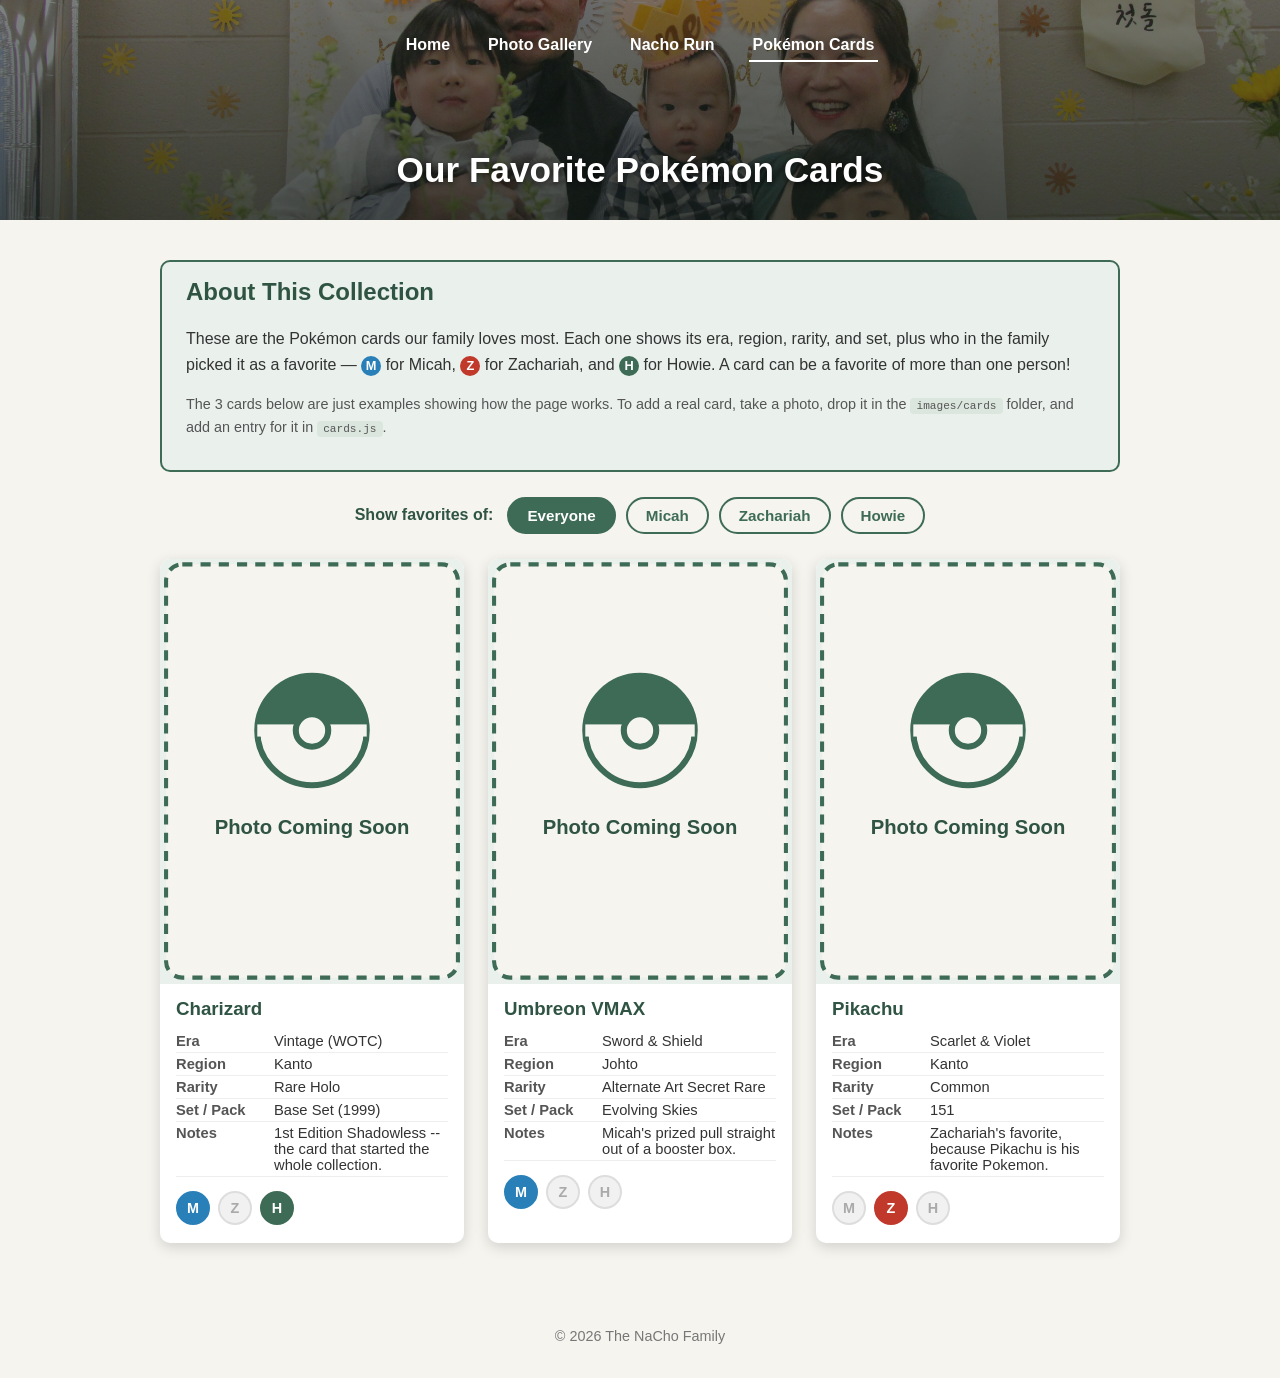
==== cards.html @ 08b1614a "Add Favorite Pokemon Cards page New cards.html page listing the family's favorite Pokemon cards, eac" ====
<!DOCTYPE html>
<html lang="en">
<head>
  <meta charset="UTF-8" />
  <meta name="viewport" content="width=device-width, initial-scale=1.0" />
  <title>Pok&eacute;mon Cards - The NaCho Family</title>
  <link rel="stylesheet" href="style.css" />
</head>
<body>

  <header class="hero hero-small" style="background-image: url('images/home.jpg');">
    <nav class="site-nav">
      <a href="index.html">Home</a>
      <a href="gallery.html">Photo Gallery</a>
      <a href="game.html">Nacho Run</a>
      <a href="cards.html" class="active">Pok&eacute;mon Cards</a>
    </nav>
    <div class="hero-text">
      <h1>Our Favorite Pok&eacute;mon Cards</h1>
    </div>
  </header>

  <main class="cards-page">
    <section class="cards-note">
      <h2>About This Collection</h2>
      <p>
        These are the Pok&eacute;mon cards our family loves most. Each one shows its era, region,
        rarity, and set, plus who in the family picked it as a favorite &mdash;
        <strong class="fav-key fav-key-m">M</strong> for Micah,
        <strong class="fav-key fav-key-z">Z</strong> for Zachariah, and
        <strong class="fav-key fav-key-h">H</strong> for Howie. A card can be a favorite of more than one person!
      </p>
      <p class="cards-note-todo">
        The 3 cards below are just examples showing how the page works. To add a real card,
        take a photo, drop it in the <code>images/cards</code> folder, and add an entry for it in
        <code>cards.js</code>.
      </p>
    </section>

    <section class="cards-filter" aria-label="Filter by favorite">
      <span class="cards-filter-label">Show favorites of:</span>
      <button type="button" class="filter-btn active" data-filter="all">Everyone</button>
      <button type="button" class="filter-btn" data-filter="M">Micah</button>
      <button type="button" class="filter-btn" data-filter="Z">Zachariah</button>
      <button type="button" class="filter-btn" data-filter="H">Howie</button>
    </section>

    <section class="cards-grid" id="cardsGrid">
      <!-- Card entries are generated from cards.js -->
    </section>
  </main>

  <footer>
    <p>&copy; 2026 The NaCho Family</p>
  </footer>

  <script src="cards.js"></script>
</body>
</html>
---- style.css ----
/* Basic page setup */
body {
  font-family: Arial, Helvetica, sans-serif;
  background-color: #f6f4ef;
  color: #333;
  margin: 0;
  padding: 0;
  text-align: center;
}

/* Hero header with a family photo as the background */
header.hero {
  position: relative;
  background-color: #2f4a3e;
  background-size: cover;
  background-position: center;
  color: white;
  padding: 60px 20px 50px;
  min-height: 260px;
  display: flex;
  flex-direction: column;
  justify-content: space-between;
}

header.hero.hero-small {
  min-height: 160px;
  padding: 30px 20px 30px;
}

/* Dark tint over the photo so text stays readable no matter the image */
header.hero::before {
  content: "";
  position: absolute;
  inset: 0;
  background: linear-gradient(to bottom, rgba(20, 30, 25, 0.55), rgba(20, 30, 25, 0.75));
}

/* Nav bar sits above the tint */
.site-nav {
  position: relative;
  z-index: 1;
  display: flex;
  justify-content: center;
  gap: 30px;
}

.site-nav a {
  color: white;
  text-decoration: none;
  font-weight: bold;
  font-size: 1em;
  padding: 6px 4px;
  border-bottom: 2px solid transparent;
  transition: border-color 0.2s ease;
}

.site-nav a:hover,
.site-nav a.active {
  border-bottom-color: #ffffff;
}

/* Title text over the photo */
.hero-text {
  position: relative;
  z-index: 1;
  margin-top: 30px;
}

.hero-text h1 {
  margin: 0;
  font-size: 2.2em;
  text-shadow: 0 2px 6px rgba(0, 0, 0, 0.6);
}

main {
  max-width: 600px;
  margin: 40px auto;
  padding: 0 20px;
}

.welcome p {
  font-size: 1.1em;
  line-height: 1.6;
}

/* The main button */
#contactButton {
  margin-top: 20px;
  padding: 14px 28px;
  font-size: 1em;
  color: white;
  background-color: #3d6b56;
  border: none;
  border-radius: 8px;
  cursor: pointer;
  transition: background-color 0.2s ease;
}

#contactButton:hover {
  background-color: #2f5443;
}

/* Link to the Nacho Run game, styled to sit alongside the contact button */
.play-link {
  display: inline-block;
  margin-top: 14px;
  margin-left: 10px;
  padding: 12px 26px;
  font-size: 1em;
  font-weight: bold;
  color: #3d6b56;
  background-color: transparent;
  border: 2px solid #3d6b56;
  border-radius: 8px;
  text-decoration: none;
  transition: background-color 0.2s ease, color 0.2s ease;
}

.play-link:hover {
  background-color: #3d6b56;
  color: white;
}

/* Contact section near the bottom */
.contact {
  margin-top: 50px;
  padding-top: 20px;
  border-top: 2px solid #3d6b56;
}

.contact .email {
  font-weight: bold;
  font-size: 1.1em;
  color: #2f5443;
}

footer {
  margin-top: 40px;
  padding: 20px;
  font-size: 0.9em;
  color: #777;
}

/* ---------- Photo Gallery page ---------- */

.gallery-viewer {
  margin-bottom: 25px;
}

.gallery-viewer img {
  width: 100%;
  max-height: 480px;
  object-fit: cover;
  border-radius: 10px;
  box-shadow: 0 4px 14px rgba(0, 0, 0, 0.2);
}

.gallery-thumbs {
  display: flex;
  flex-wrap: wrap;
  justify-content: center;
  gap: 14px;
  padding-bottom: 10px;
}

.gallery-thumbs .thumb {
  width: 120px;
  height: 90px;
  object-fit: cover;
  border-radius: 6px;
  cursor: pointer;
  opacity: 0.75;
  border: 3px solid transparent;
  transition: opacity 0.2s ease, border-color 0.2s ease;
}

.gallery-thumbs .thumb:hover {
  opacity: 1;
}

.gallery-thumbs .thumb.active {
  opacity: 1;
  border-color: #3d6b56;
}

/* ---------- Nacho Run game page ---------- */

main.game-page {
  max-width: 740px;
}

.game-instructions {
  background-color: #eaf1ec;
  border: 2px solid #3d6b56;
  border-radius: 10px;
  padding: 16px 24px;
  text-align: left;
  margin-bottom: 25px;
}

.game-instructions h2 {
  margin-top: 0;
  color: #2f5443;
}

.game-instructions ul {
  margin: 0;
  padding-left: 20px;
  line-height: 1.6;
}

.game-wrap {
  margin-bottom: 10px;
}

#gameCanvas {
  display: block;
  width: 100%;
  max-width: 700px;
  height: auto;
  margin: 0 auto;
  background-color: #bfe6f5;
  border-radius: 10px;
  box-shadow: 0 4px 14px rgba(0, 0, 0, 0.2);
  cursor: pointer;
  touch-action: manipulation;
}

/* Named leaderboard, shown below the game */
.leaderboard {
  background-color: #eaf1ec;
  border: 2px solid #3d6b56;
  border-radius: 10px;
  padding: 16px 24px 22px;
  text-align: left;
  margin-top: 25px;
}

.leaderboard h2 {
  margin-top: 0;
  color: #2f5443;
}

.leaderboard-list {
  margin: 0;
  padding-left: 26px;
}

.leaderboard-list li {
  display: flex;
  justify-content: space-between;
  max-width: 320px;
  padding: 4px 0;
  font-size: 1.05em;
}

.leaderboard-list .lb-name {
  font-weight: bold;
  color: #2f5443;
}

.leaderboard-empty {
  color: #666;
  font-style: italic;
  margin: 6px 0 0;
}

.score-form {
  margin-top: 16px;
  padding-top: 14px;
  border-top: 1px solid #b7ccbe;
}

.score-form label {
  display: block;
  margin-bottom: 8px;
  font-weight: bold;
  color: #2f5443;
}

.score-form-row {
  display: flex;
  flex-wrap: wrap;
  gap: 10px;
}

.score-form-row input[type="text"] {
  flex: 1 1 180px;
  padding: 10px 12px;
  font-size: 1em;
  border: 2px solid #3d6b56;
  border-radius: 6px;
}

.score-form-row button {
  padding: 10px 20px;
  font-size: 1em;
  border: none;
  border-radius: 6px;
  cursor: pointer;
}

.score-form-row button[type="submit"] {
  color: white;
  background-color: #3d6b56;
}

.score-form-row button[type="submit"]:hover {
  background-color: #2f5443;
}

.score-form-row .skip-button {
  color: #3d6b56;
  background-color: transparent;
  border: 2px solid #3d6b56;
}

.score-form-row .skip-button:hover {
  background-color: #3d6b56;
  color: white;
}

/* ---------- Favorite Pokemon Cards page ---------- */

main.cards-page {
  max-width: 960px;
}

.cards-note {
  background-color: #eaf1ec;
  border: 2px solid #3d6b56;
  border-radius: 10px;
  padding: 16px 24px;
  text-align: left;
  margin-bottom: 25px;
}

.cards-note h2 {
  margin-top: 0;
  color: #2f5443;
}

.cards-note p {
  line-height: 1.6;
}

.cards-note-todo {
  font-size: 0.9em;
  color: #555;
}

.cards-note code {
  background-color: #dbe6de;
  padding: 2px 6px;
  border-radius: 4px;
  font-size: 0.95em;
}

/* Small inline M / Z / H key shown in the intro text */
.fav-key {
  display: inline-block;
  width: 20px;
  height: 20px;
  line-height: 20px;
  border-radius: 50%;
  color: white;
  font-size: 0.8em;
  text-align: center;
}

.fav-key-m {
  background-color: #2980b9;
}

.fav-key-z {
  background-color: #c0392b;
}

.fav-key-h {
  background-color: #3d6b56;
}

.cards-filter {
  display: flex;
  flex-wrap: wrap;
  align-items: center;
  justify-content: center;
  gap: 10px;
  margin-bottom: 25px;
}

.cards-filter-label {
  font-weight: bold;
  color: #2f5443;
  margin-right: 4px;
}

.filter-btn {
  padding: 8px 18px;
  font-size: 0.95em;
  font-weight: bold;
  color: #3d6b56;
  background-color: transparent;
  border: 2px solid #3d6b56;
  border-radius: 20px;
  cursor: pointer;
  transition: background-color 0.2s ease, color 0.2s ease;
}

.filter-btn:hover {
  background-color: #dbe6de;
}

.filter-btn.active {
  background-color: #3d6b56;
  color: white;
}

.cards-grid {
  display: grid;
  grid-template-columns: repeat(auto-fill, minmax(230px, 1fr));
  gap: 24px;
  padding-bottom: 10px;
}

.card-item {
  text-align: left;
  background-color: #ffffff;
  border-radius: 10px;
  overflow: hidden;
  box-shadow: 0 4px 14px rgba(0, 0, 0, 0.15);
  display: flex;
  flex-direction: column;
}

/* The [hidden] attribute needs to win over the display: flex above */
.card-item[hidden] {
  display: none;
}

.card-photo {
  background-color: #eaf1ec;
}

.card-photo img {
  display: block;
  width: 100%;
  aspect-ratio: 5 / 7;
  object-fit: cover;
}

.card-info {
  padding: 14px 16px 18px;
}

.card-info h3 {
  margin: 0 0 10px;
  color: #2f5443;
}

.card-details {
  margin: 0 0 14px;
}

.card-details div {
  display: flex;
  gap: 8px;
  padding: 3px 0;
  font-size: 0.92em;
  border-bottom: 1px solid #eee;
}

.card-details dt {
  flex: 0 0 90px;
  font-weight: bold;
  color: #555;
}

.card-details dd {
  margin: 0;
  color: #333;
}

.card-favorites {
  display: flex;
  gap: 8px;
}

.fav-badge {
  width: 30px;
  height: 30px;
  line-height: 30px;
  text-align: center;
  border-radius: 50%;
  font-weight: bold;
  font-size: 0.9em;
  color: #aaa;
  background-color: #f1f1f1;
  border: 2px solid #ddd;
}

.fav-badge.fav-m.active {
  color: white;
  background-color: #2980b9;
  border-color: #2980b9;
}

.fav-badge.fav-z.active {
  color: white;
  background-color: #c0392b;
  border-color: #c0392b;
}

.fav-badge.fav-h.active {
  color: white;
  background-color: #3d6b56;
  border-color: #3d6b56;
}
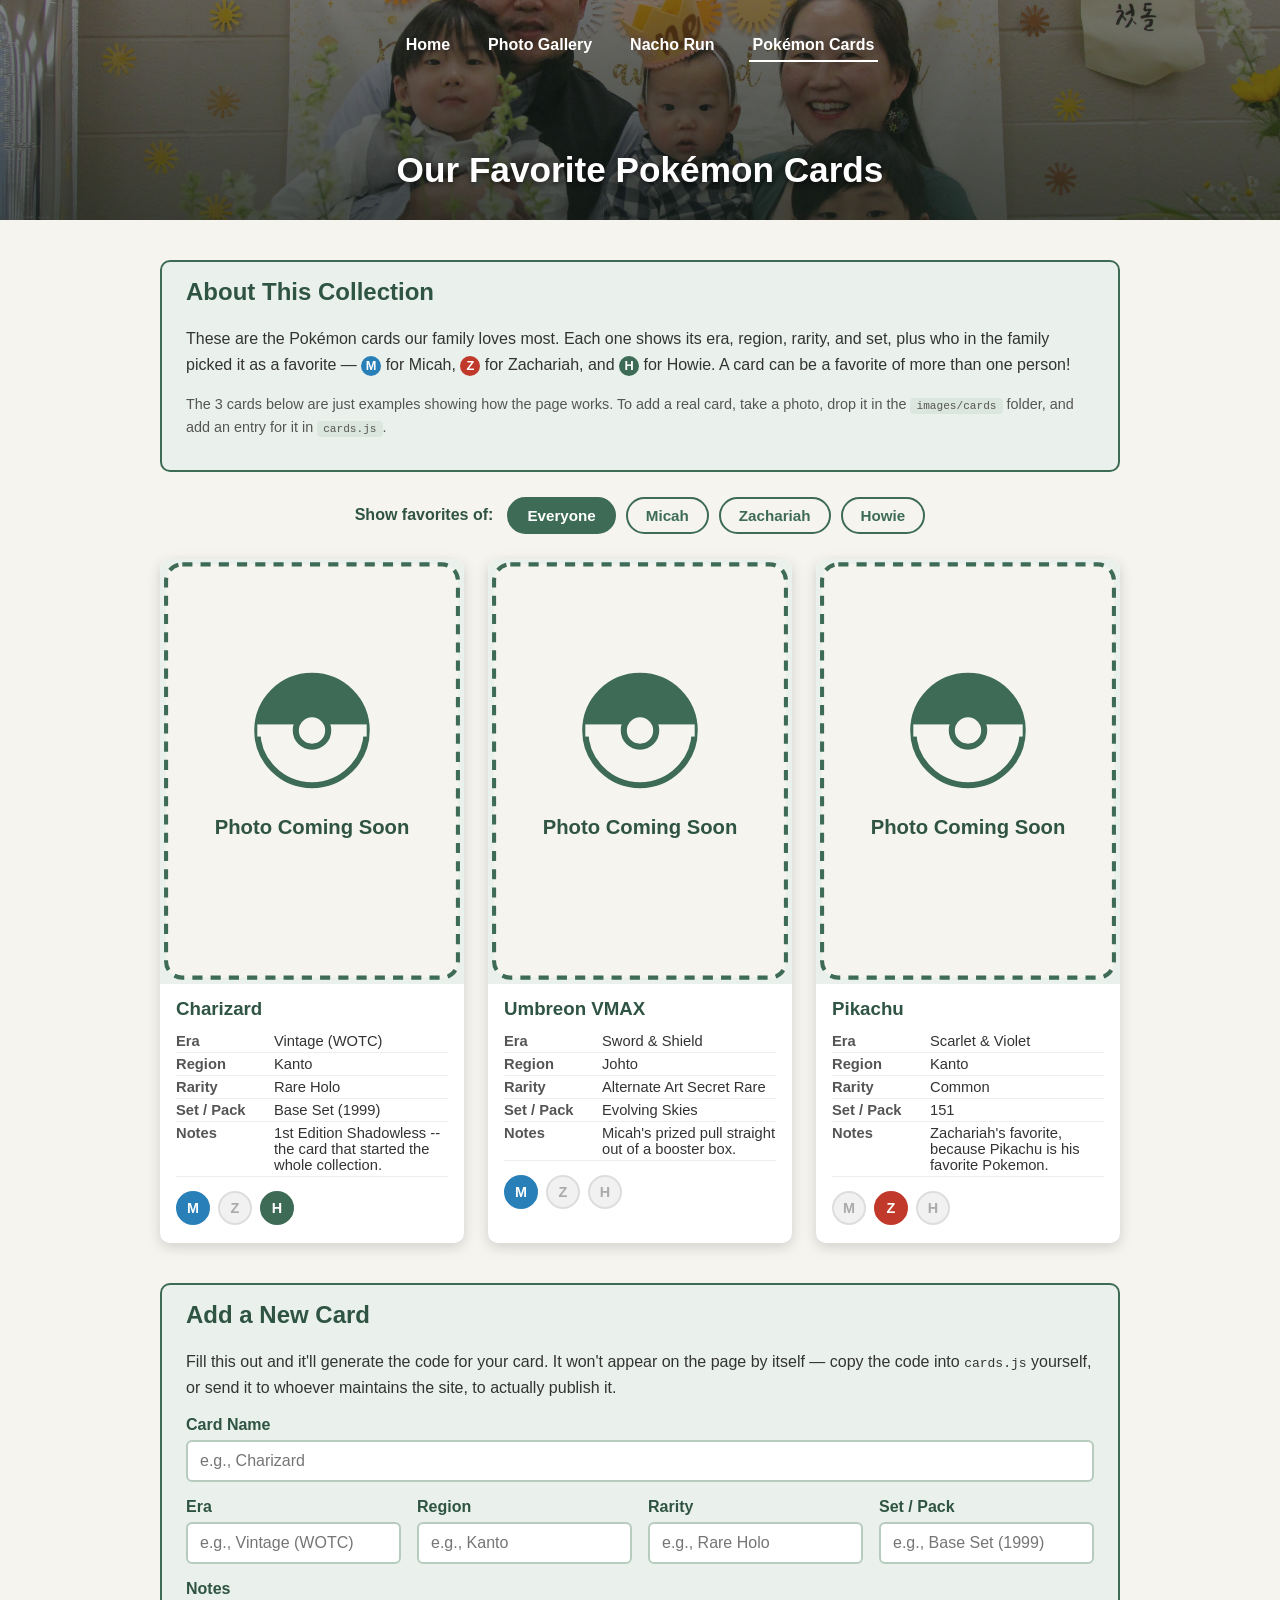
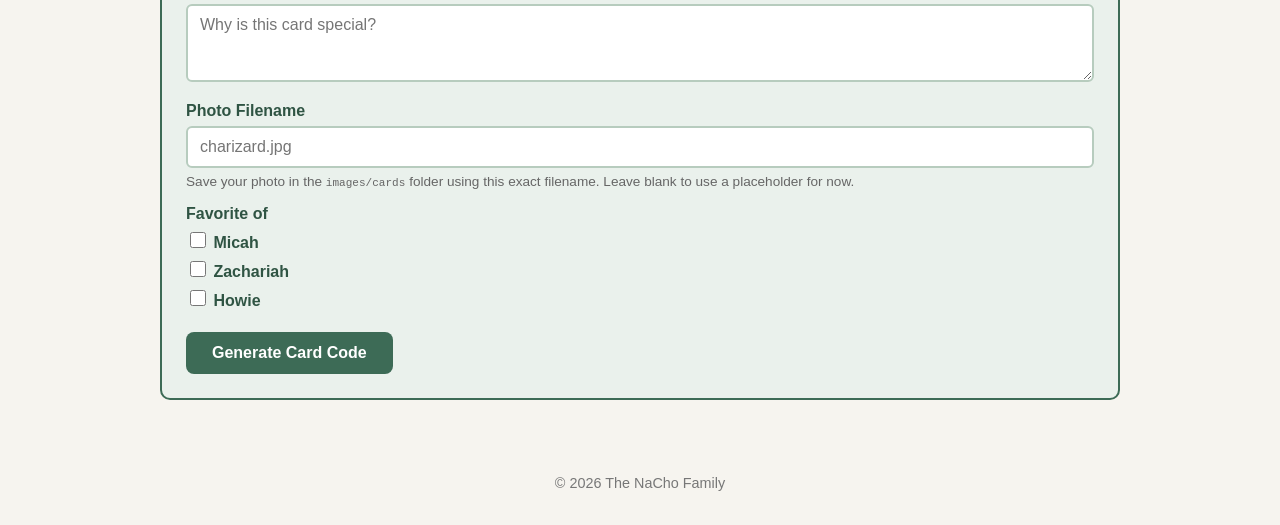
==== commit 7e1fbcba: "Add homepage link to cards page and an 'Add a Card' form - Homepage now has a Pok\xc3\xa9mon Cards b" ====
--- a/cards.html
+++ b/cards.html
@@ -48,6 +48,78 @@
     <section class="cards-grid" id="cardsGrid">
       <!-- Card entries are generated from cards.js -->
     </section>
+
+    <section class="add-card">
+      <h2>Add a New Card</h2>
+      <p>
+        Fill this out and it'll generate the code for your card. It won't appear on the page by
+        itself &mdash; copy the code into <code>cards.js</code> yourself, or send it to whoever
+        maintains the site, to actually publish it.
+      </p>
+
+      <form id="addCardForm" class="add-card-form">
+        <div class="form-row">
+          <label for="cardName">Card Name</label>
+          <input type="text" id="cardName" placeholder="e.g., Charizard" required />
+        </div>
+
+        <div class="form-grid">
+          <div class="form-row">
+            <label for="cardEra">Era</label>
+            <input type="text" id="cardEra" placeholder="e.g., Vintage (WOTC)" />
+          </div>
+          <div class="form-row">
+            <label for="cardRegion">Region</label>
+            <input type="text" id="cardRegion" placeholder="e.g., Kanto" />
+          </div>
+          <div class="form-row">
+            <label for="cardRarity">Rarity</label>
+            <input type="text" id="cardRarity" placeholder="e.g., Rare Holo" />
+          </div>
+          <div class="form-row">
+            <label for="cardSet">Set / Pack</label>
+            <input type="text" id="cardSet" placeholder="e.g., Base Set (1999)" />
+          </div>
+        </div>
+
+        <div class="form-row">
+          <label for="cardDetails">Notes</label>
+          <textarea id="cardDetails" rows="3" placeholder="Why is this card special?"></textarea>
+        </div>
+
+        <div class="form-row">
+          <label for="cardImage">Photo Filename</label>
+          <input type="text" id="cardImage" placeholder="charizard.jpg" />
+          <p class="form-hint">
+            Save your photo in the <code>images/cards</code> folder using this exact filename.
+            Leave blank to use a placeholder for now.
+          </p>
+        </div>
+
+        <fieldset class="form-row favorites-fieldset">
+          <legend>Favorite of</legend>
+          <label class="checkbox-label"><input type="checkbox" name="favorite" value="M" /> Micah</label>
+          <label class="checkbox-label"><input type="checkbox" name="favorite" value="Z" /> Zachariah</label>
+          <label class="checkbox-label"><input type="checkbox" name="favorite" value="H" /> Howie</label>
+        </fieldset>
+
+        <button type="submit" class="generate-button">Generate Card Code</button>
+      </form>
+
+      <div id="addCardOutput" class="add-card-output" hidden>
+        <h3>Your Card Code</h3>
+        <ol>
+          <li>Save your photo in <code>images/cards</code> as the filename you entered above.</li>
+          <li>Copy the code below and paste it into the <code>CARDS</code> list near the top of <code>cards.js</code>, right after the last entry.</li>
+          <li>Save the file &mdash; your new card will show up on this page!</li>
+        </ol>
+        <textarea id="cardCodeOutput" class="card-code-output" rows="11" readonly></textarea>
+        <div class="add-card-output-actions">
+          <button type="button" id="copyCodeButton" class="copy-button">Copy Code</button>
+          <span id="copyStatus" class="copy-status" aria-live="polite"></span>
+        </div>
+      </div>
+    </section>
   </main>
 
   <footer>
--- a/style.css
+++ b/style.css
@@ -516,3 +516,168 @@
   background-color: #3d6b56;
   border-color: #3d6b56;
 }
+
+/* "Add a Card" form */
+.add-card {
+  background-color: #eaf1ec;
+  border: 2px solid #3d6b56;
+  border-radius: 10px;
+  padding: 16px 24px 24px;
+  text-align: left;
+  margin-top: 30px;
+}
+
+.add-card h2 {
+  margin-top: 0;
+  color: #2f5443;
+}
+
+.add-card > p {
+  line-height: 1.6;
+}
+
+.add-card-form {
+  margin-top: 10px;
+}
+
+.form-row {
+  margin-bottom: 16px;
+}
+
+.form-row label {
+  display: block;
+  margin-bottom: 6px;
+  font-weight: bold;
+  color: #2f5443;
+}
+
+.form-row input[type="text"],
+.form-row textarea {
+  width: 100%;
+  padding: 10px 12px;
+  font-size: 1em;
+  font-family: inherit;
+  border: 2px solid #b7ccbe;
+  border-radius: 6px;
+  box-sizing: border-box;
+}
+
+.form-row input[type="text"]:focus,
+.form-row textarea:focus {
+  outline: none;
+  border-color: #3d6b56;
+}
+
+.form-hint {
+  margin: 6px 0 0;
+  font-size: 0.85em;
+  color: #666;
+}
+
+.form-grid {
+  display: grid;
+  grid-template-columns: repeat(auto-fit, minmax(200px, 1fr));
+  gap: 0 16px;
+}
+
+.favorites-fieldset {
+  border: none;
+  padding: 0;
+  margin: 0 0 16px;
+}
+
+.favorites-fieldset legend {
+  padding: 0;
+  margin-bottom: 6px;
+  font-weight: bold;
+  color: #2f5443;
+}
+
+.checkbox-label {
+  display: inline-flex;
+  align-items: center;
+  gap: 6px;
+  margin-right: 20px;
+  font-weight: normal;
+  color: #333;
+}
+
+.checkbox-label input {
+  width: 16px;
+  height: 16px;
+}
+
+.generate-button {
+  padding: 12px 26px;
+  font-size: 1em;
+  font-weight: bold;
+  color: white;
+  background-color: #3d6b56;
+  border: none;
+  border-radius: 8px;
+  cursor: pointer;
+  transition: background-color 0.2s ease;
+}
+
+.generate-button:hover {
+  background-color: #2f5443;
+}
+
+.add-card-output {
+  margin-top: 24px;
+  padding-top: 18px;
+  border-top: 1px solid #b7ccbe;
+}
+
+.add-card-output h3 {
+  margin-top: 0;
+  color: #2f5443;
+}
+
+.add-card-output ol {
+  line-height: 1.6;
+  padding-left: 20px;
+}
+
+.card-code-output {
+  width: 100%;
+  box-sizing: border-box;
+  padding: 12px;
+  font-family: "Courier New", Courier, monospace;
+  font-size: 0.9em;
+  color: #2f4a3e;
+  background-color: #fff;
+  border: 2px solid #3d6b56;
+  border-radius: 6px;
+  resize: vertical;
+}
+
+.add-card-output-actions {
+  display: flex;
+  align-items: center;
+  gap: 12px;
+  margin-top: 10px;
+}
+
+.copy-button {
+  padding: 10px 20px;
+  font-size: 0.95em;
+  font-weight: bold;
+  color: #3d6b56;
+  background-color: transparent;
+  border: 2px solid #3d6b56;
+  border-radius: 6px;
+  cursor: pointer;
+  transition: background-color 0.2s ease, color 0.2s ease;
+}
+
+.copy-button:hover {
+  background-color: #3d6b56;
+  color: white;
+}
+
+.copy-status {
+  color: #2f5443;
+  font-weight: bold;
+  font-size: 0.9em;
+}
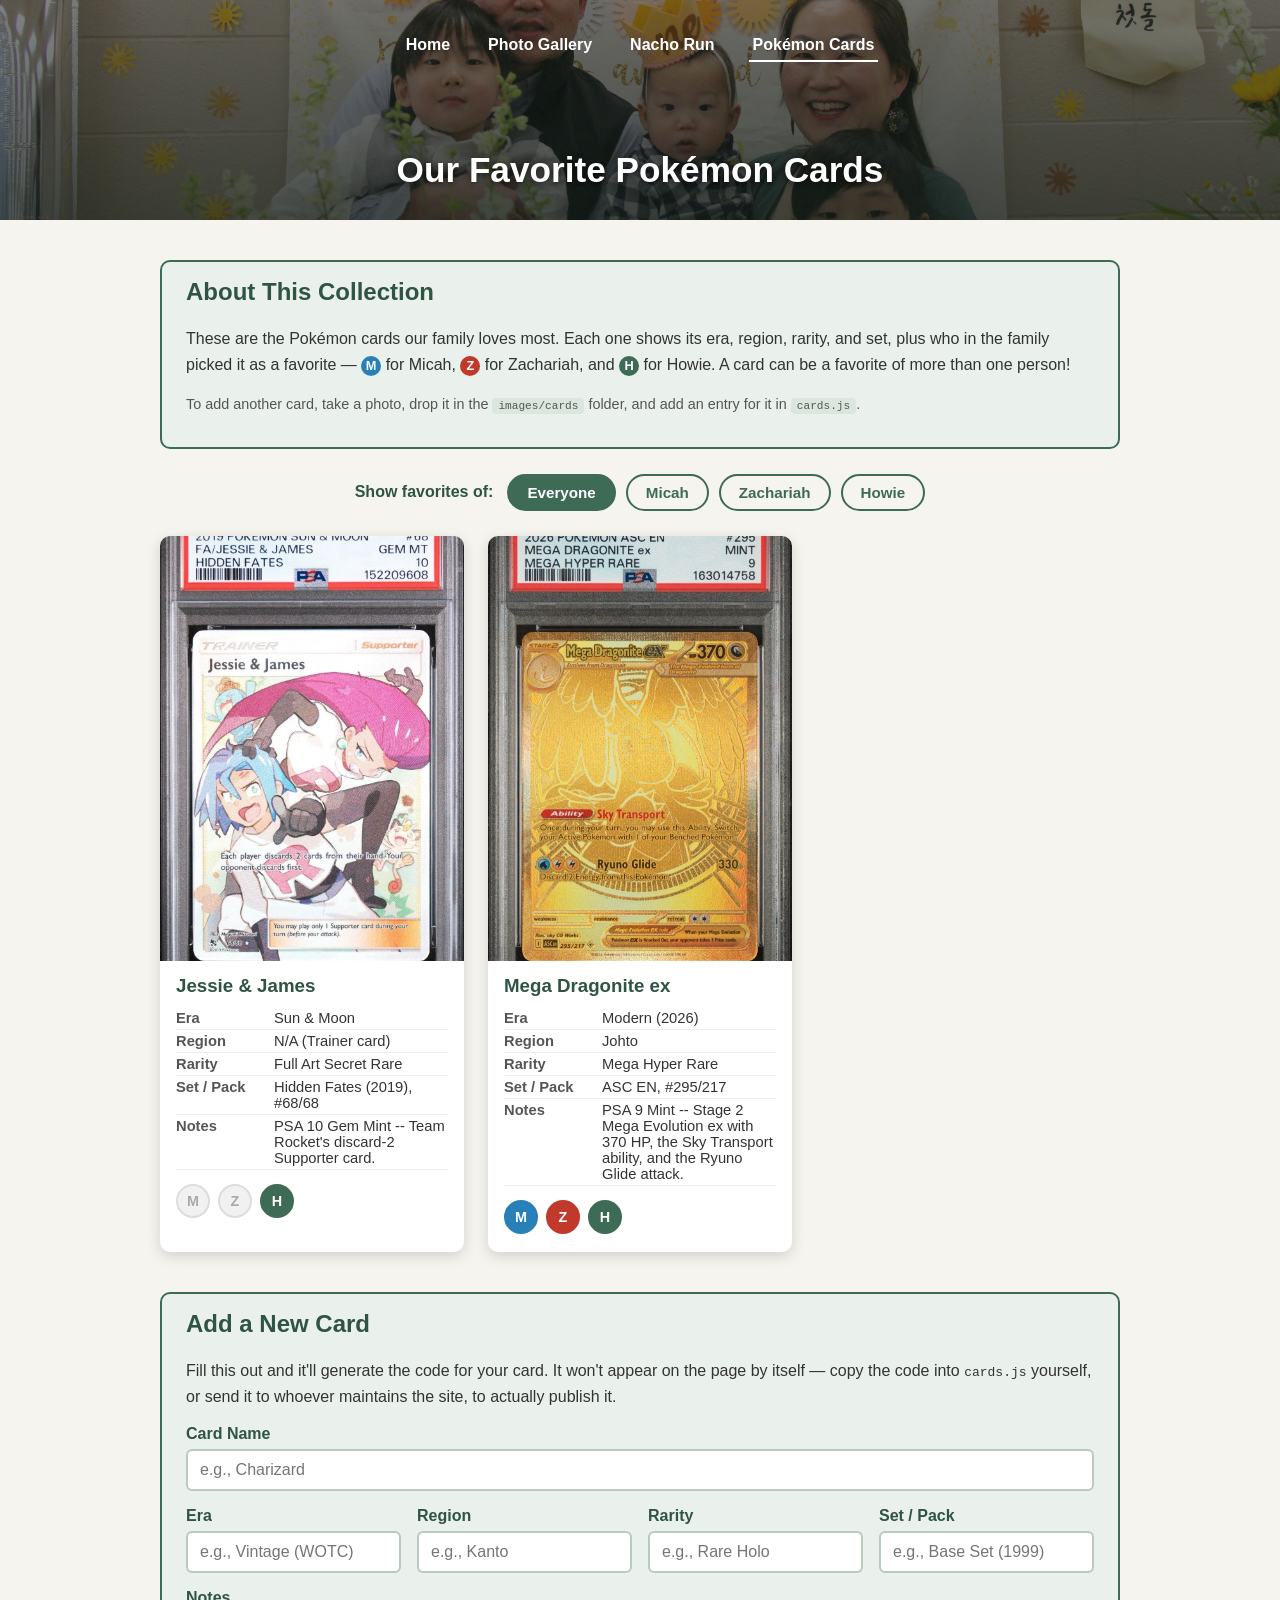
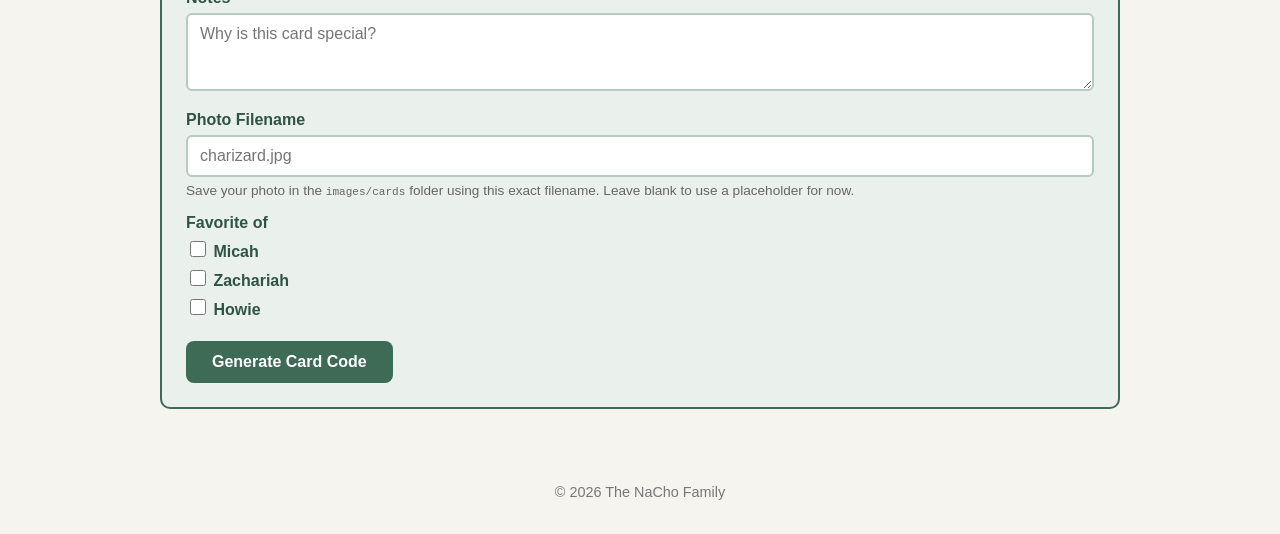
==== commit e7f39d1c: "Added Card Page" ====
--- a/cards.html
+++ b/cards.html
@@ -31,9 +31,8 @@
         <strong class="fav-key fav-key-h">H</strong> for Howie. A card can be a favorite of more than one person!
       </p>
       <p class="cards-note-todo">
-        The 3 cards below are just examples showing how the page works. To add a real card,
-        take a photo, drop it in the <code>images/cards</code> folder, and add an entry for it in
-        <code>cards.js</code>.
+        To add another card, take a photo, drop it in the <code>images/cards</code> folder, and add
+        an entry for it in <code>cards.js</code>.
       </p>
     </section>
 
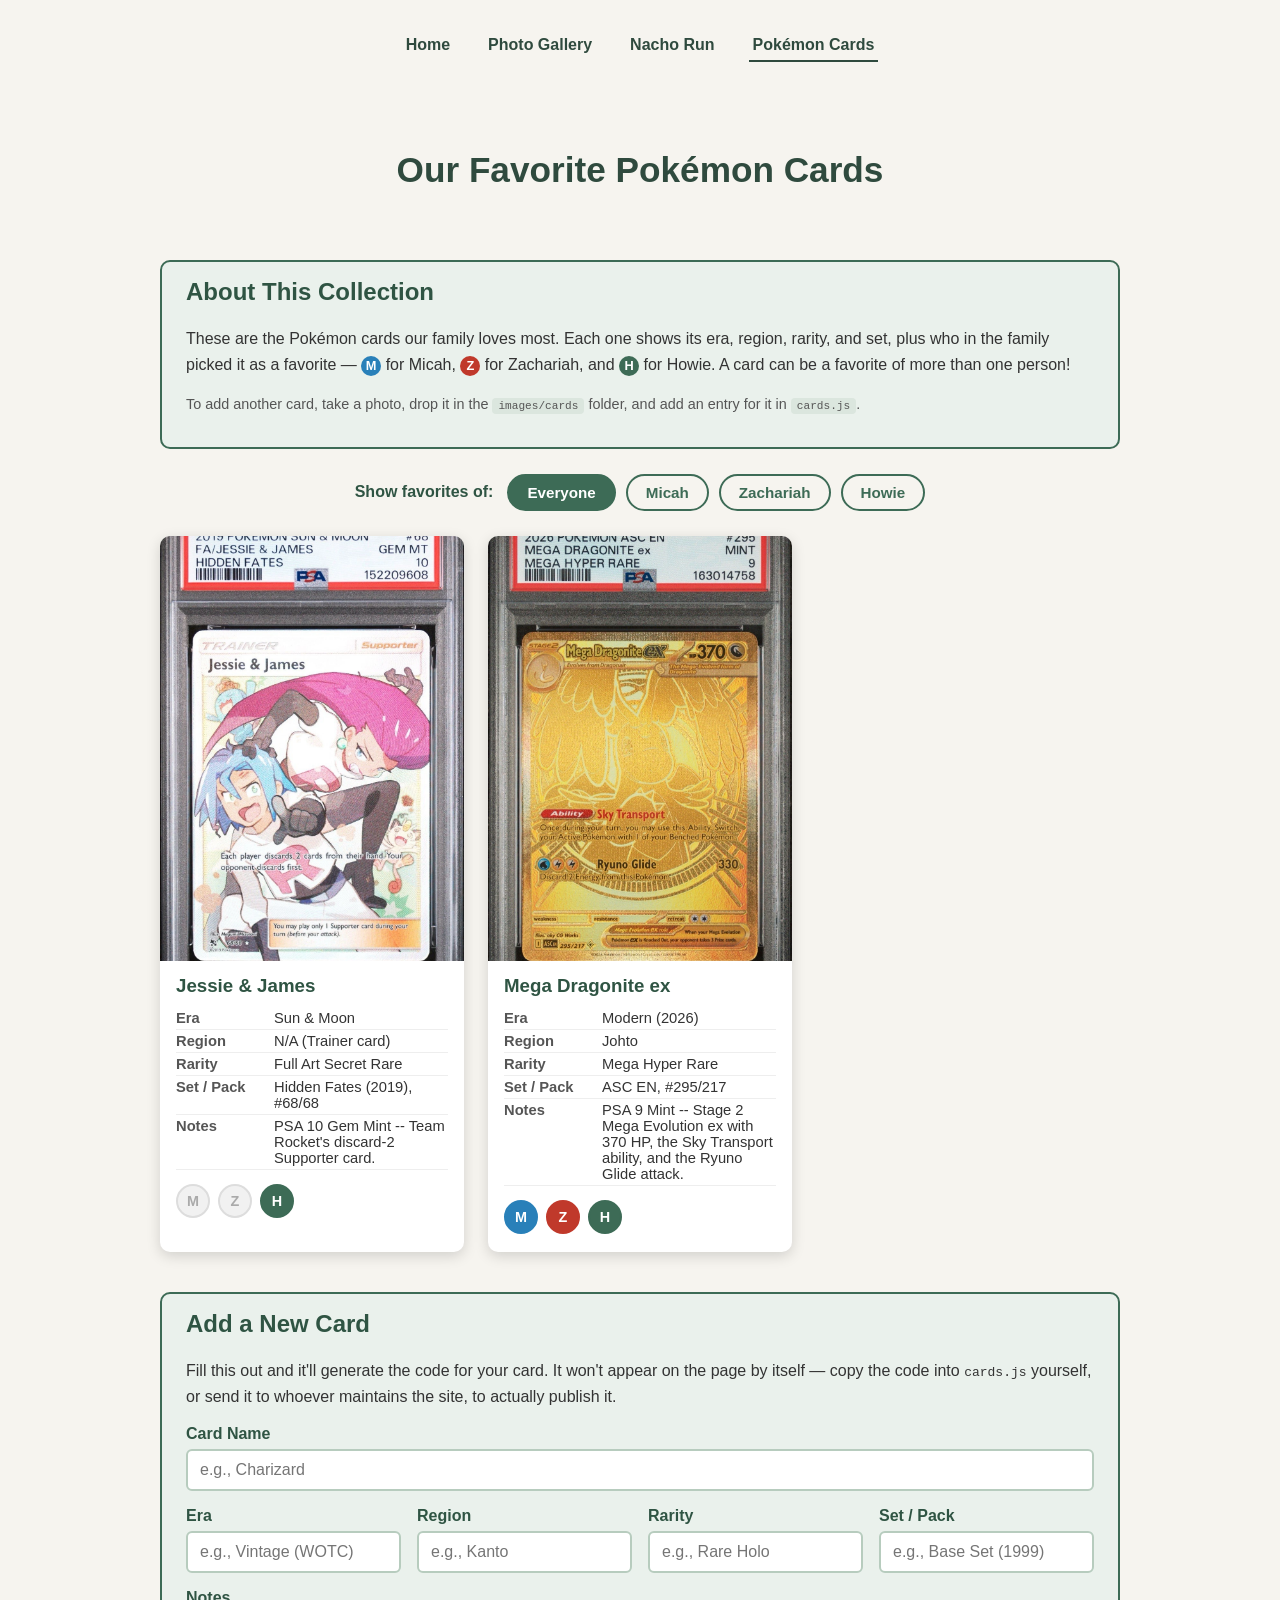
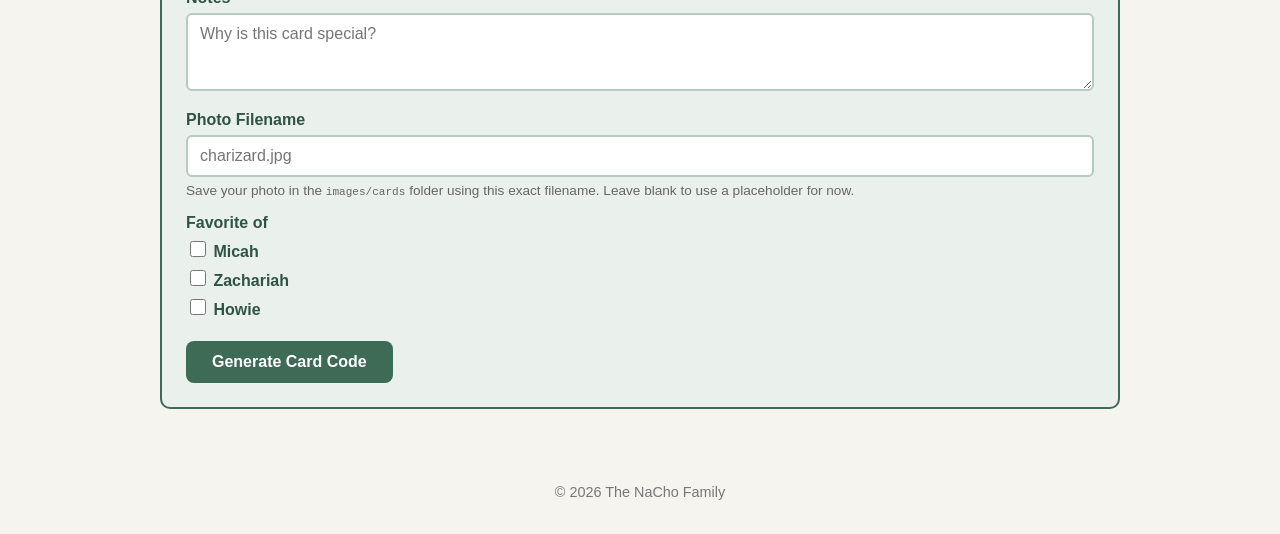
==== commit 710b2a17: "Remove header photo/color from Gallery, Nacho Run, and Cards pages" ====
--- a/cards.html
+++ b/cards.html
@@ -8,7 +8,7 @@
 </head>
 <body>
 
-  <header class="hero hero-small" style="background-image: url('images/home.jpg');">
+  <header class="hero hero-small hero-plain">
     <nav class="site-nav">
       <a href="index.html">Home</a>
       <a href="gallery.html">Photo Gallery</a>
--- a/style.css
+++ b/style.css
@@ -8,6 +8,18 @@
   text-align: center;
 }
 
+/* Fun green & purple background for the homepage */
+body.home {
+  background-color: #f5f2fb;
+  background-image:
+    radial-gradient(circle at 8% 15%, rgba(61, 107, 86, 0.16) 0, transparent 20%),
+    radial-gradient(circle at 88% 10%, rgba(138, 95, 209, 0.18) 0, transparent 24%),
+    radial-gradient(circle at 15% 80%, rgba(138, 95, 209, 0.16) 0, transparent 22%),
+    radial-gradient(circle at 92% 78%, rgba(61, 107, 86, 0.18) 0, transparent 24%),
+    radial-gradient(circle at 50% 45%, rgba(138, 95, 209, 0.08) 0, transparent 30%);
+  background-attachment: fixed;
+}
+
 /* Hero header with a family photo as the background */
 header.hero {
   position: relative;
@@ -25,6 +37,39 @@
 header.hero.hero-small {
   min-height: 160px;
   padding: 30px 20px 30px;
+}
+
+/* Homepage header: fun green-to-purple gradient instead of a photo */
+header.hero.hero-fun {
+  background-image: linear-gradient(135deg, #3d6b56 0%, #6a4fa3 100%);
+}
+
+header.hero.hero-fun::before {
+  content: none;
+}
+
+/* Plain header: no photo, no color -- just the title on the page background */
+header.hero.hero-plain {
+  background-color: transparent;
+  background-image: none;
+  color: #2f4a3e;
+}
+
+header.hero.hero-plain::before {
+  content: none;
+}
+
+header.hero.hero-plain .site-nav a {
+  color: #2f4a3e;
+}
+
+header.hero.hero-plain .site-nav a:hover,
+header.hero.hero-plain .site-nav a.active {
+  border-bottom-color: #2f4a3e;
+}
+
+header.hero.hero-plain .hero-text h1 {
+  text-shadow: none;
 }
 
 /* Dark tint over the photo so text stays readable no matter the image */
